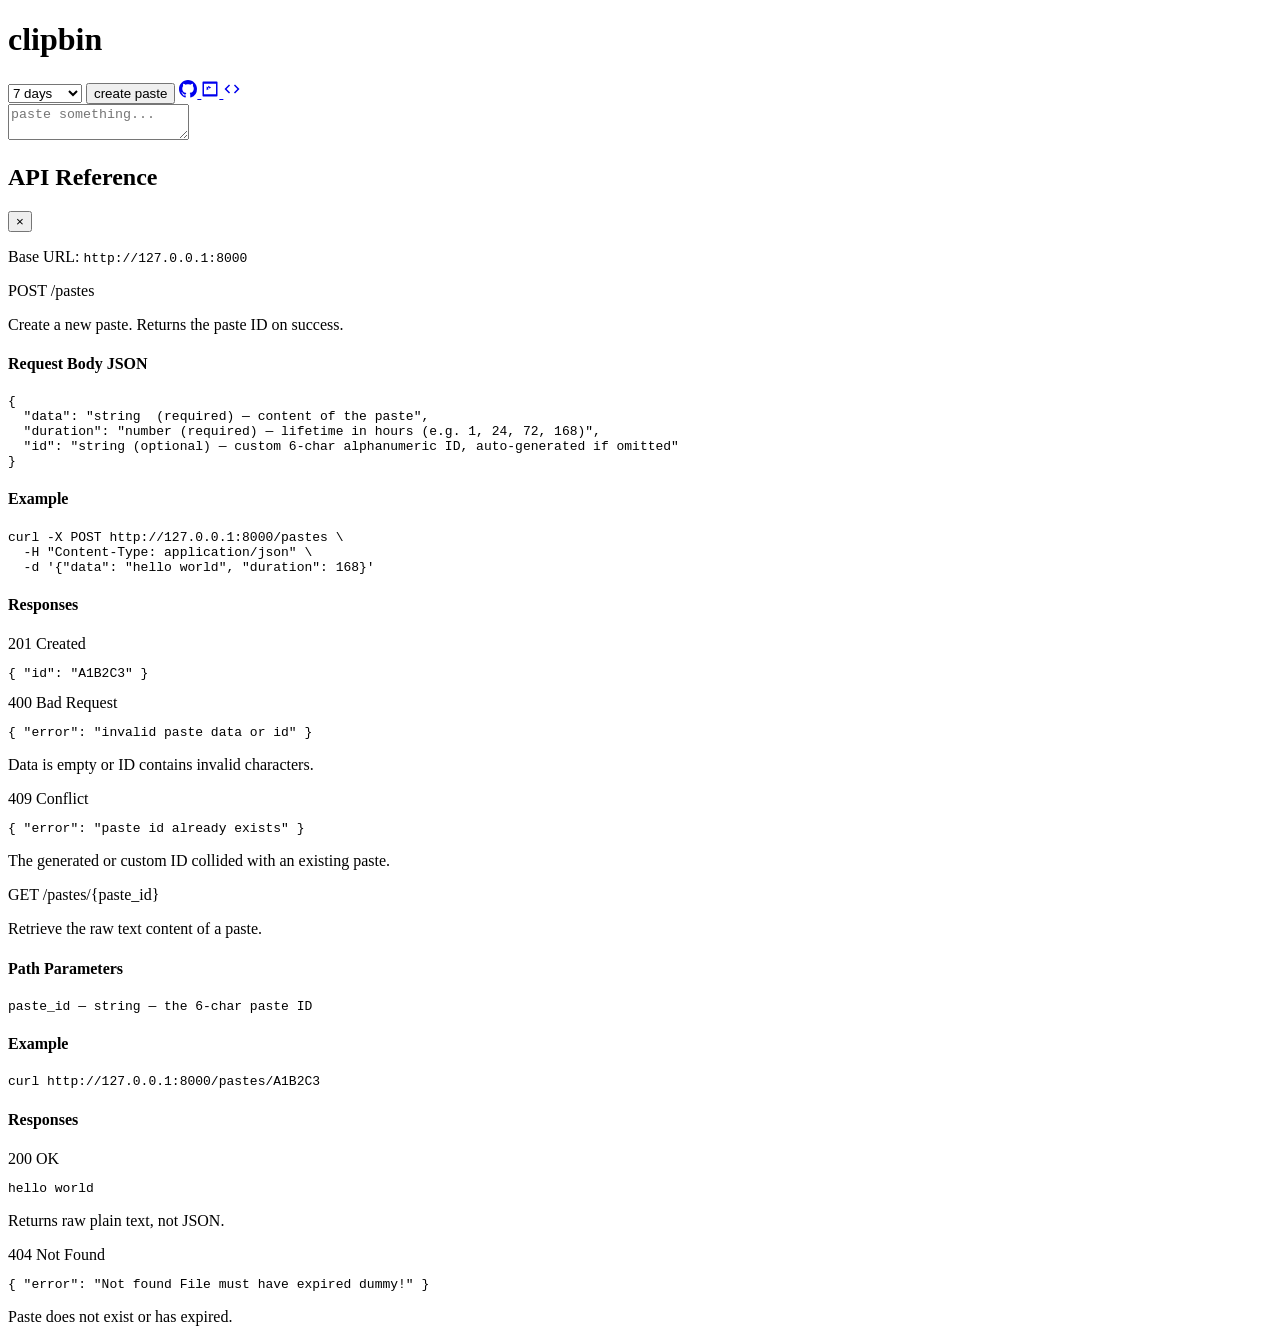
==== src/public/index.html @ d3ff5370 "feat: add browser encryption helpers" ====
<!DOCTYPE html>
<html lang="en">
  <head>
    <meta charset="UTF-8">
    <meta name="viewport" content="width=device-width, initial-scale=1.0">
    <title>clipbin</title>
    <link rel="stylesheet" href="/styles">
  </head>
  <body>
    <div id="toast"></div>
    <div class="app">
      <header>
        <h1>clipbin</h1>
        <div class="controls">
          <select id="duration">
            <option value="1">1 hour</option>
            <option value="24">24 hours</option>
            <option value="72">3 days</option>
            <option value="168" selected>7 days</option>
          </select>
          <button id="submit-data" onclick="uploadPaste()">create paste</button>
          <a href="https://github.com/SaaranshDx/clipbin" target="_blank" class="icon-btn" title="GitHub">
            <svg viewBox="0 0 24 24" width="18" height="18" fill="currentColor"><path d="M12 0C5.37 0 0 5.37 0 12c0 5.31 3.435 9.795 8.205 11.385.6.105.825-.255.825-.57 0-.285-.015-1.23-.015-2.235-3.015.555-3.795-.735-4.035-1.41-.135-.345-.72-1.41-1.23-1.695-.42-.225-1.02-.78-.015-.795.945-.015 1.62.87 1.845 1.23 1.08 1.815 2.805 1.305 3.495.99.105-.78.42-1.305.765-1.605-2.67-.3-5.46-1.335-5.46-5.925 0-1.305.465-2.385 1.23-3.225-.12-.3-.54-1.53.12-3.18 0 0 1.005-.315 3.3 1.23.96-.27 1.98-.405 3-.405s2.04.135 3 .405c2.295-1.56 3.3-1.23 3.3-1.23.66 1.65.24 2.88.12 3.18.765.84 1.23 1.905 1.23 3.225 0 4.605-2.805 5.625-5.475 5.925.435.375.81 1.095.81 2.22 0 1.605-.015 2.895-.015 3.3 0 .315.225.69.825.57A12.02 12.02 0 0 0 24 12c0-6.63-5.37-12-12-12z"/></svg>
          </a>
          <a href="#" class="icon-btn" title="CLI" onclick="comingSoon(); return false;">
            <svg viewBox="0 0 24 24" width="18" height="18" fill="currentColor"><path d="M2 3a1 1 0 0 1 1-1h18a1 1 0 0 1 1 1v18a1 1 0 0 1-1 1H3a1 1 0 0 1-1-1V3zm2 2v14h16V5H4zm3.5 3.5l4 2.5-4 2.5v-5zm2 4l4-2.5-4-2.5v5z"/></svg>
          </a>
          <a href="#" class="icon-btn" title="API" onclick="toggleApiModal(); return false;">
            <svg viewBox="0 0 24 24" width="18" height="18" fill="currentColor"><path d="M9.4 16.6L4.8 12l4.6-4.6L8 6l-6 6 6 6 1.4-1.4zm5.2 0l4.6-4.6-4.6-4.6L16 6l6 6-6 6-1.4-1.4z"/></svg>
          </a>
        </div>
      </header>
      <textarea id="data-feild" placeholder="paste something..."></textarea>
      <div class="result" id="result" hidden>
        <input type="text" id="paste-url" readonly>
        <button id="copy-btn" onclick="copyLink()" title="copy link">
          <svg viewBox="0 0 24 24" width="16" height="16" fill="currentColor"><path d="M16 1H4a1 1 0 0 0-1 1v14h2V3h12V1zm3 4H8a1 1 0 0 0-1 1v14a1 1 0 0 0 1 1h11a1 1 0 0 0 1-1V6a1 1 0 0 0-1-1zm0 16H8V7h11v14z"/></svg>
        </button>
      </div>
    </div>
    <div class="modal-overlay" id="api-modal" onclick="if(event.target===this)toggleApiModal()">
      <div class="modal">
        <div class="modal-header">
          <h2>API Reference</h2>
          <button class="modal-close" onclick="toggleApiModal()">&times;</button>
        </div>
        <div class="modal-body">
          <p class="modal-desc">Base URL: <code>http://127.0.0.1:8000</code></p>

          <div class="endpoint">
            <div class="endpoint-header">
              <span class="method post">POST</span>
              <span class="endpoint-path">/pastes</span>
            </div>
            <p class="endpoint-desc">Create a new paste. Returns the paste ID on success.</p>

            <h4>Request Body <span class="badge">JSON</span></h4>
            <pre><code>{
  "data": "string  (required) — content of the paste",
  "duration": "number (required) — lifetime in hours (e.g. 1, 24, 72, 168)",
  "id": "string (optional) — custom 6-char alphanumeric ID, auto-generated if omitted"
}</code></pre>

            <h4>Example</h4>
            <pre><code>curl -X POST http://127.0.0.1:8000/pastes \
  -H "Content-Type: application/json" \
  -d '{"data": "hello world", "duration": 168}'</code></pre>

            <h4>Responses</h4>
            <div class="response">
              <span class="status success">201 Created</span>
              <pre><code>{ "id": "A1B2C3" }</code></pre>
            </div>
            <div class="response">
              <span class="status error">400 Bad Request</span>
              <pre><code>{ "error": "invalid paste data or id" }</code></pre>
              <p class="response-note">Data is empty or ID contains invalid characters.</p>
            </div>
            <div class="response">
              <span class="status error">409 Conflict</span>
              <pre><code>{ "error": "paste id already exists" }</code></pre>
              <p class="response-note">The generated or custom ID collided with an existing paste.</p>
            </div>
          </div>

          <div class="endpoint">
            <div class="endpoint-header">
              <span class="method get">GET</span>
              <span class="endpoint-path">/pastes/{paste_id}</span>
            </div>
            <p class="endpoint-desc">Retrieve the raw text content of a paste.</p>

            <h4>Path Parameters</h4>
            <pre><code>paste_id — string — the 6-char paste ID</code></pre>

            <h4>Example</h4>
            <pre><code>curl http://127.0.0.1:8000/pastes/A1B2C3</code></pre>

            <h4>Responses</h4>
            <div class="response">
              <span class="status success">200 OK</span>
              <pre><code>hello world</code></pre>
              <p class="response-note">Returns raw plain text, not JSON.</p>
            </div>
            <div class="response">
              <span class="status error">404 Not Found</span>
              <pre><code>{ "error": "Not found File must have expired dummy!" }</code></pre>
              <p class="response-note">Paste does not exist or has expired.</p>
            </div>
          </div>
        </div>
      </div>
    </div>
    <script src="/crypto"></script>
    <script src="/index"></script>
  </body>
</html>
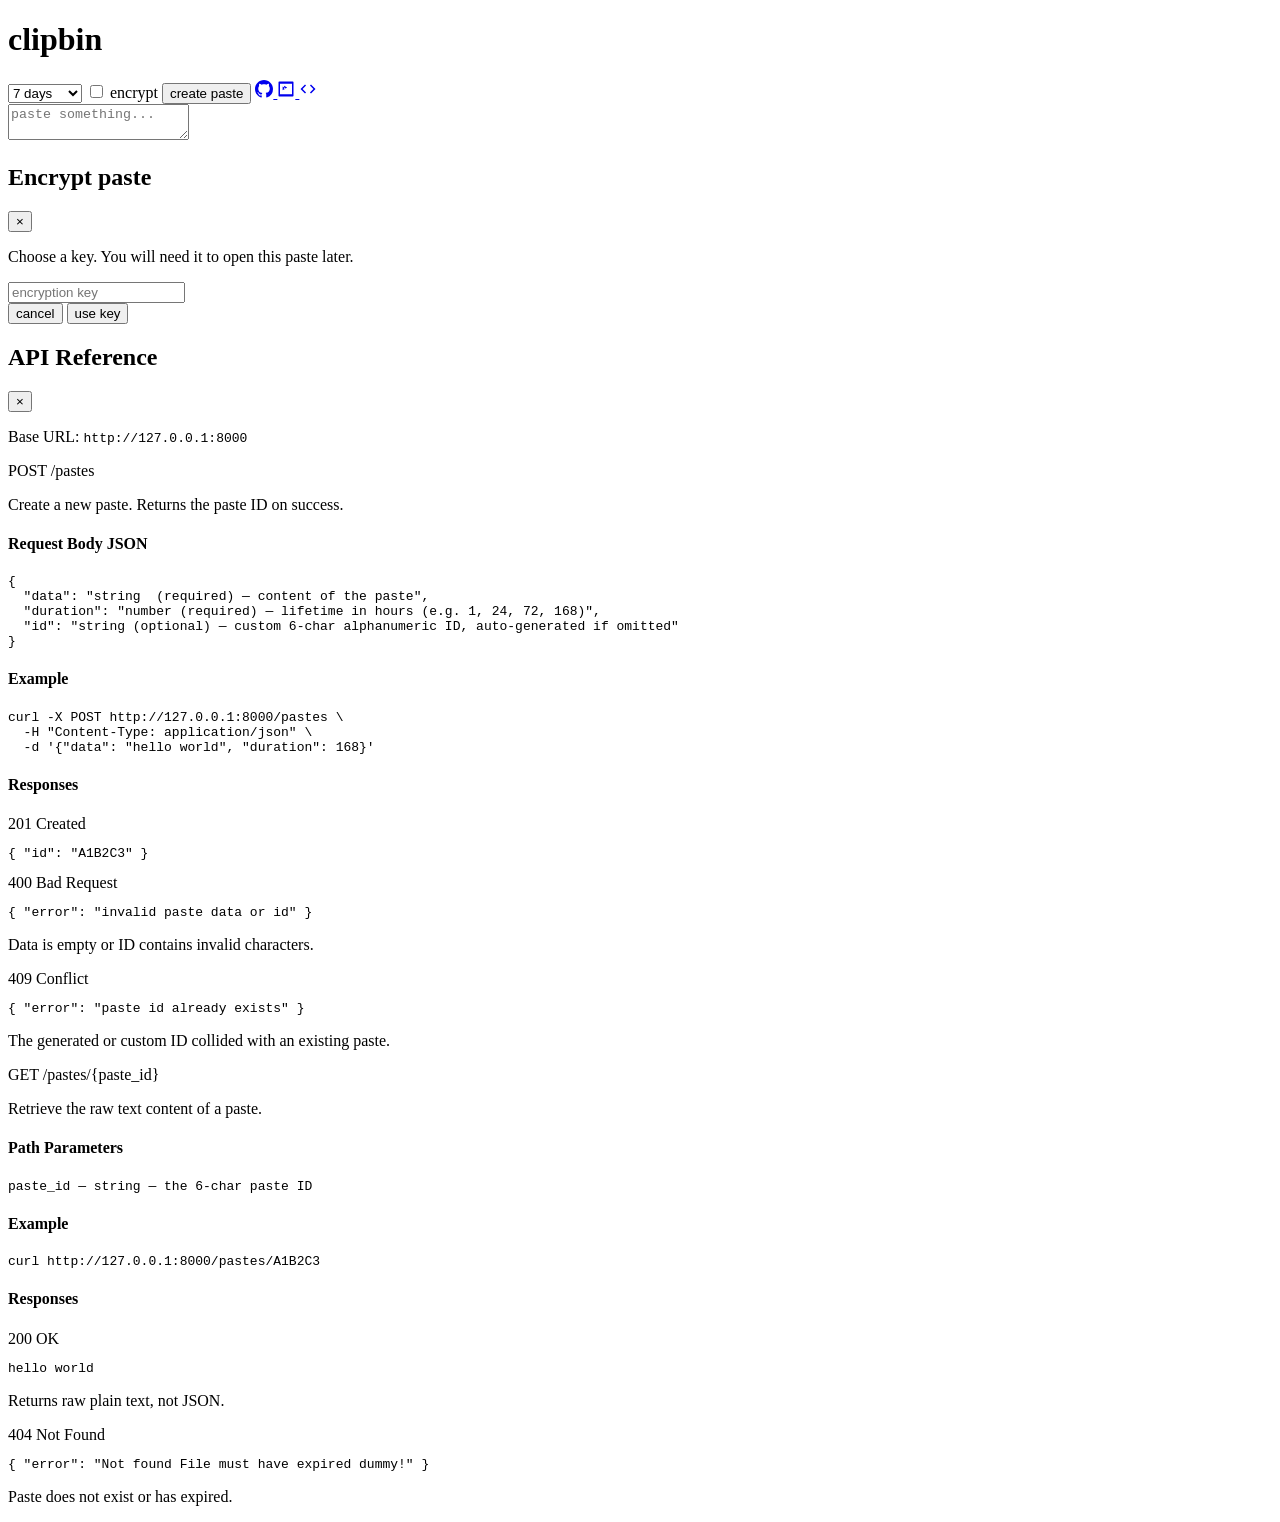
==== commit 0753a3f5: "feat: make encryption optional with key modals" ====
--- a/src/public/index.html
+++ b/src/public/index.html
@@ -18,6 +18,10 @@
             <option value="72">3 days</option>
             <option value="168" selected>7 days</option>
           </select>
+          <label class="toggle-control">
+            <input id="encryption-toggle" type="checkbox" onchange="toggleEncryption(this)">
+            <span>encrypt</span>
+          </label>
           <button id="submit-data" onclick="uploadPaste()">create paste</button>
           <a href="https://github.com/SaaranshDx/clipbin" target="_blank" class="icon-btn" title="GitHub">
             <svg viewBox="0 0 24 24" width="18" height="18" fill="currentColor"><path d="M12 0C5.37 0 0 5.37 0 12c0 5.31 3.435 9.795 8.205 11.385.6.105.825-.255.825-.57 0-.285-.015-1.23-.015-2.235-3.015.555-3.795-.735-4.035-1.41-.135-.345-.72-1.41-1.23-1.695-.42-.225-1.02-.78-.015-.795.945-.015 1.62.87 1.845 1.23 1.08 1.815 2.805 1.305 3.495.99.105-.78.42-1.305.765-1.605-2.67-.3-5.46-1.335-5.46-5.925 0-1.305.465-2.385 1.23-3.225-.12-.3-.54-1.53.12-3.18 0 0 1.005-.315 3.3 1.23.96-.27 1.98-.405 3-.405s2.04.135 3 .405c2.295-1.56 3.3-1.23 3.3-1.23.66 1.65.24 2.88.12 3.18.765.84 1.23 1.905 1.23 3.225 0 4.605-2.805 5.625-5.475 5.925.435.375.81 1.095.81 2.22 0 1.605-.015 2.895-.015 3.3 0 .315.225.69.825.57A12.02 12.02 0 0 0 24 12c0-6.63-5.37-12-12-12z"/></svg>
@@ -36,6 +40,22 @@
         <button id="copy-btn" onclick="copyLink()" title="copy link">
           <svg viewBox="0 0 24 24" width="16" height="16" fill="currentColor"><path d="M16 1H4a1 1 0 0 0-1 1v14h2V3h12V1zm3 4H8a1 1 0 0 0-1 1v14a1 1 0 0 0 1 1h11a1 1 0 0 0 1-1V6a1 1 0 0 0-1-1zm0 16H8V7h11v14z"/></svg>
         </button>
+      </div>
+    </div>
+    <div class="modal-overlay" id="encryption-modal" onclick="if(event.target===this)cancelEncryption()">
+      <div class="modal key-modal">
+        <div class="modal-header">
+          <h2>Encrypt paste</h2>
+          <button class="modal-close" onclick="cancelEncryption()">&times;</button>
+        </div>
+        <div class="modal-body">
+          <p class="modal-desc">Choose a key. You will need it to open this paste later.</p>
+          <input id="encryption-key" class="modal-input" type="password" placeholder="encryption key" autocomplete="new-password">
+          <div class="modal-actions">
+            <button class="button-secondary" onclick="cancelEncryption()">cancel</button>
+            <button onclick="confirmEncryption()">use key</button>
+          </div>
+        </div>
       </div>
     </div>
     <div class="modal-overlay" id="api-modal" onclick="if(event.target===this)toggleApiModal()">
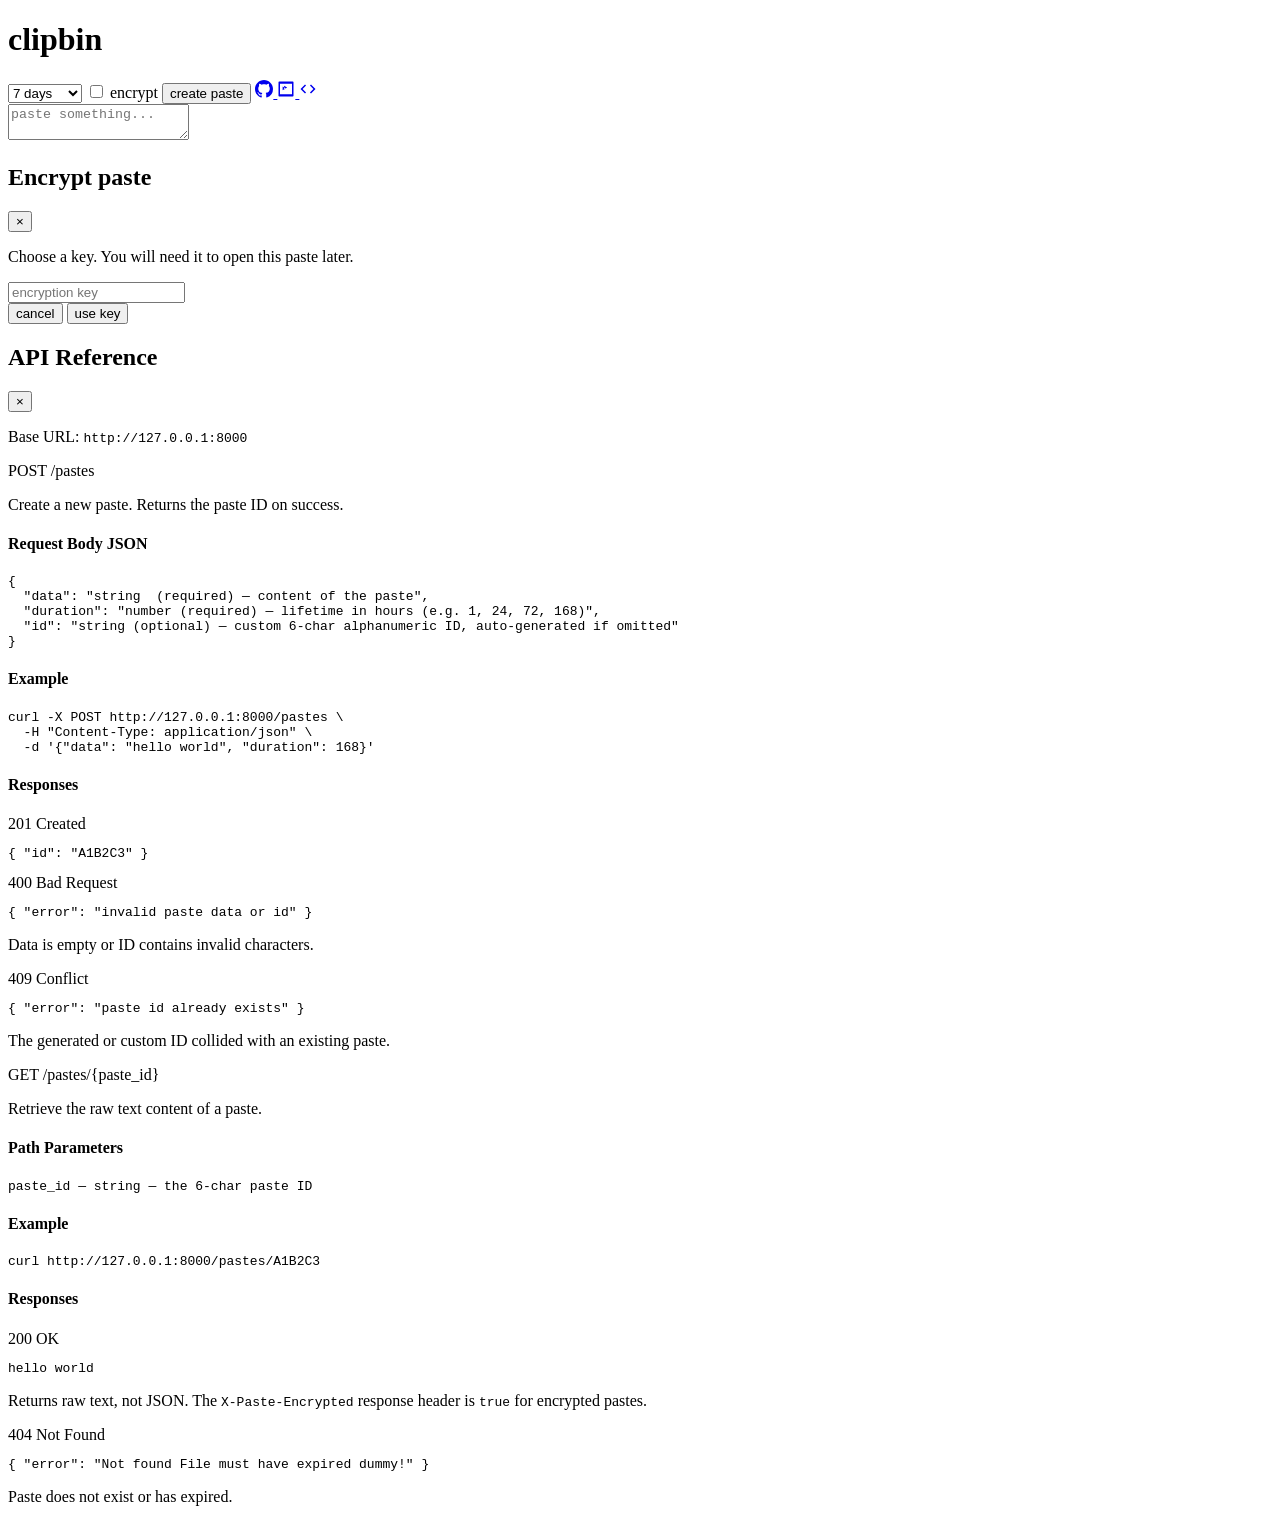
==== commit 5536bad2: "feat: expose paste encryption status" ====
--- a/src/public/index.html
+++ b/src/public/index.html
@@ -120,7 +120,7 @@
             <div class="response">
               <span class="status success">200 OK</span>
               <pre><code>hello world</code></pre>
-              <p class="response-note">Returns raw plain text, not JSON.</p>
+              <p class="response-note">Returns raw text, not JSON. The <code>X-Paste-Encrypted</code> response header is <code>true</code> for encrypted pastes.</p>
             </div>
             <div class="response">
               <span class="status error">404 Not Found</span>
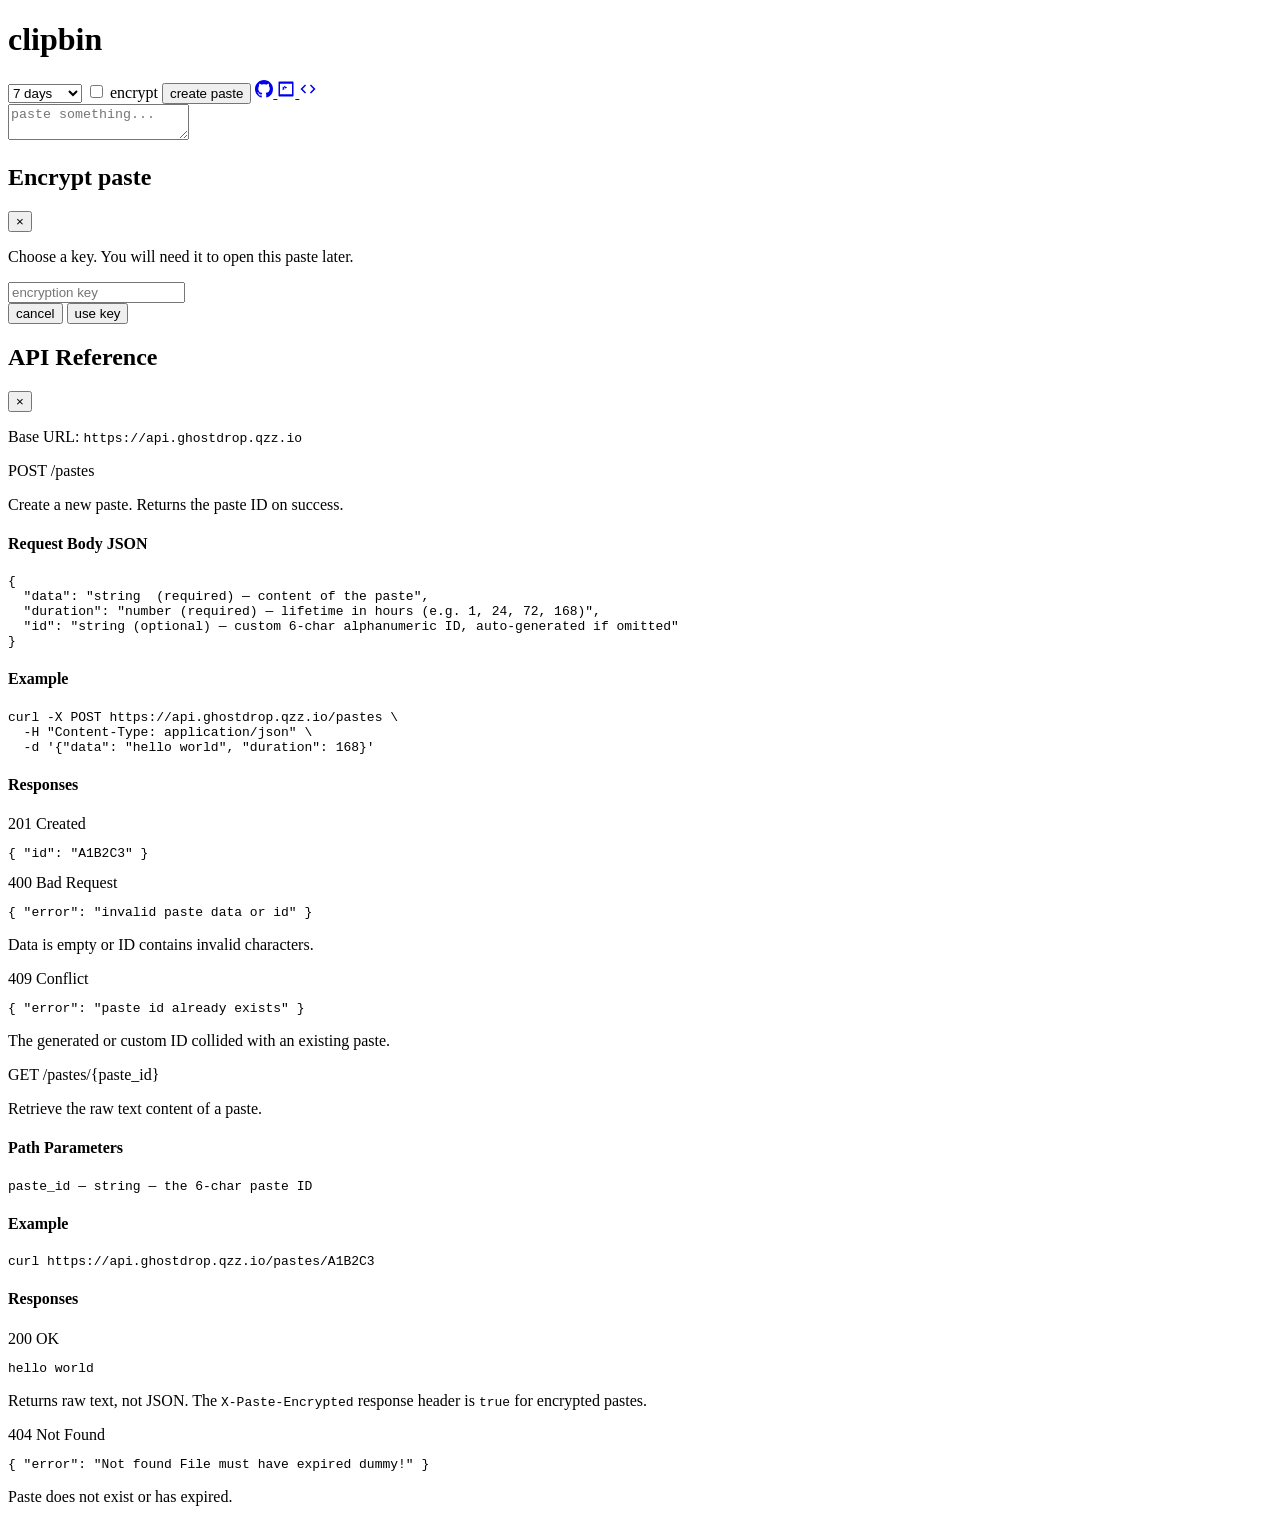
==== commit ae8055e6: "docs: update API base URL" ====
--- a/src/public/index.html
+++ b/src/public/index.html
@@ -65,7 +65,7 @@
           <button class="modal-close" onclick="toggleApiModal()">&times;</button>
         </div>
         <div class="modal-body">
-          <p class="modal-desc">Base URL: <code>http://127.0.0.1:8000</code></p>
+          <p class="modal-desc">Base URL: <code>https://api.ghostdrop.qzz.io</code></p>
 
           <div class="endpoint">
             <div class="endpoint-header">
@@ -82,7 +82,7 @@
 }</code></pre>
 
             <h4>Example</h4>
-            <pre><code>curl -X POST http://127.0.0.1:8000/pastes \
+            <pre><code>curl -X POST https://api.ghostdrop.qzz.io/pastes \
   -H "Content-Type: application/json" \
   -d '{"data": "hello world", "duration": 168}'</code></pre>
 
@@ -114,7 +114,7 @@
             <pre><code>paste_id — string — the 6-char paste ID</code></pre>
 
             <h4>Example</h4>
-            <pre><code>curl http://127.0.0.1:8000/pastes/A1B2C3</code></pre>
+            <pre><code>curl https://api.ghostdrop.qzz.io/pastes/A1B2C3</code></pre>
 
             <h4>Responses</h4>
             <div class="response">
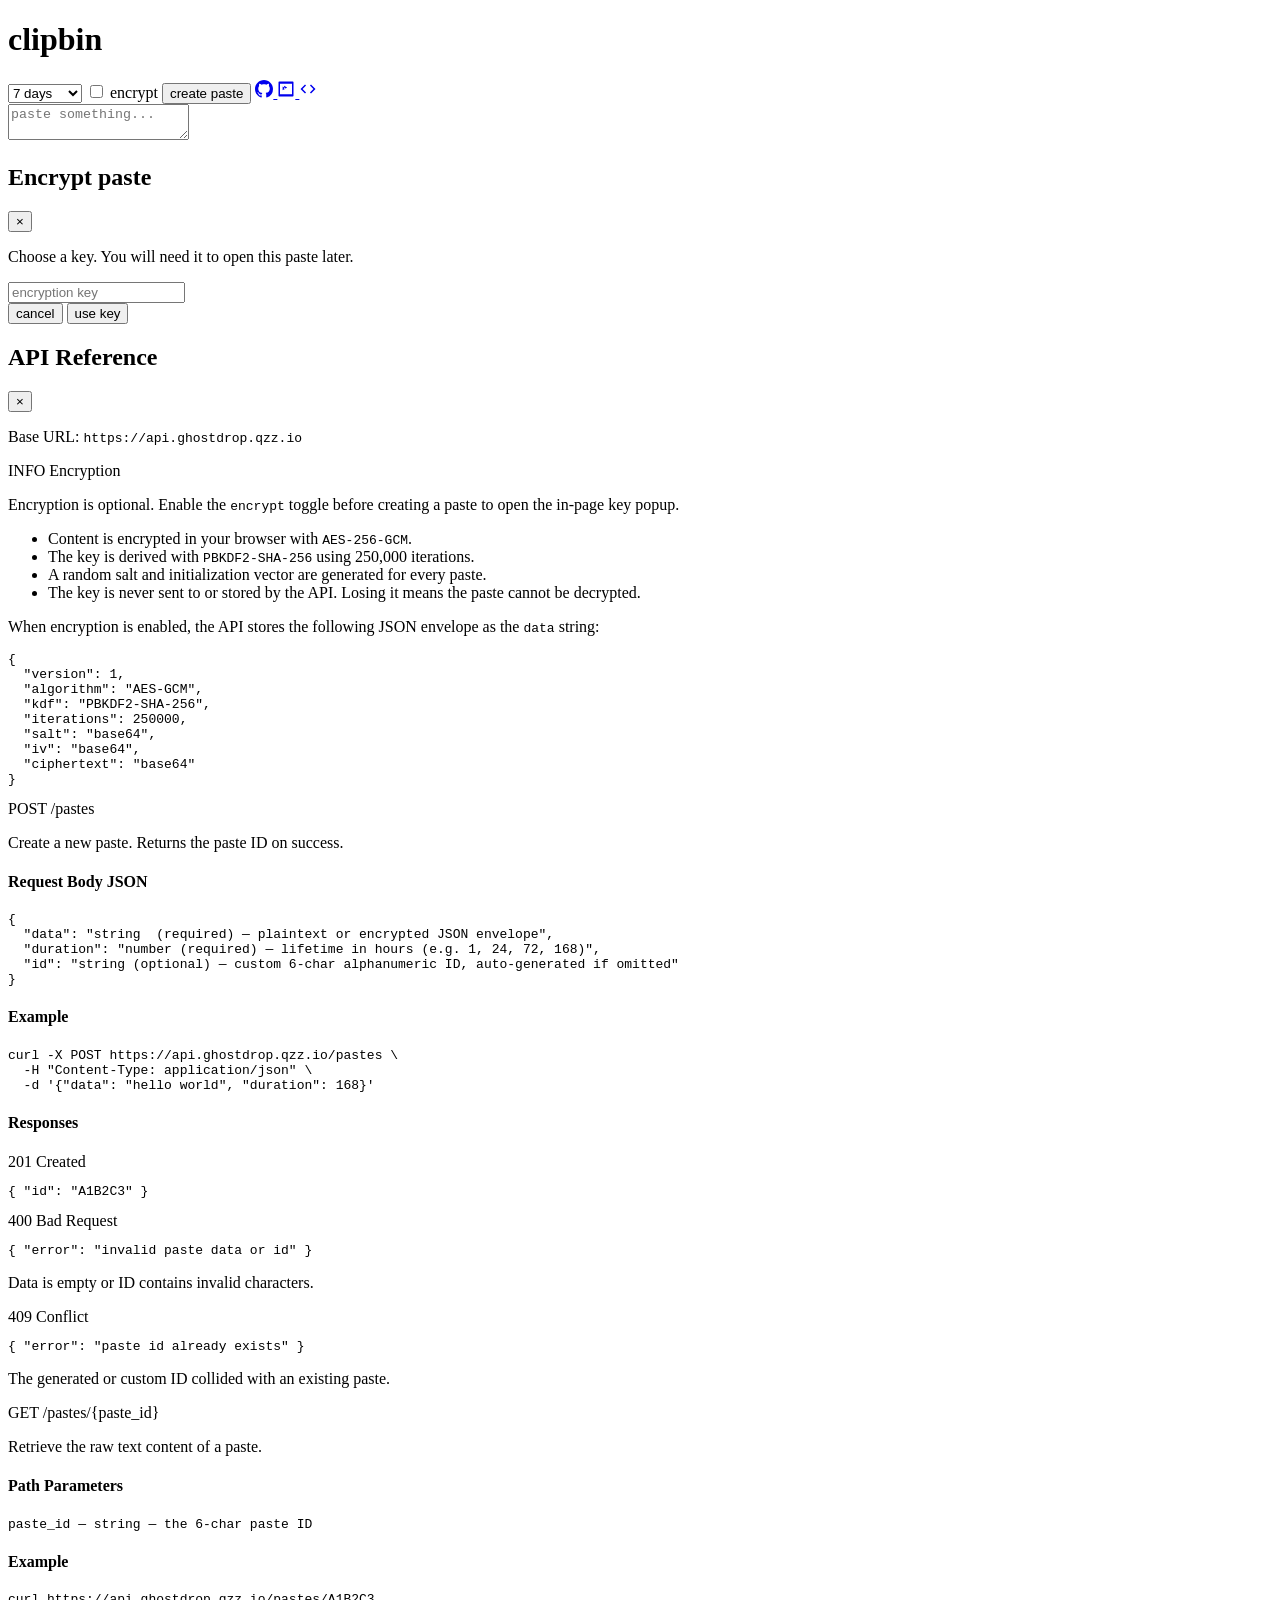
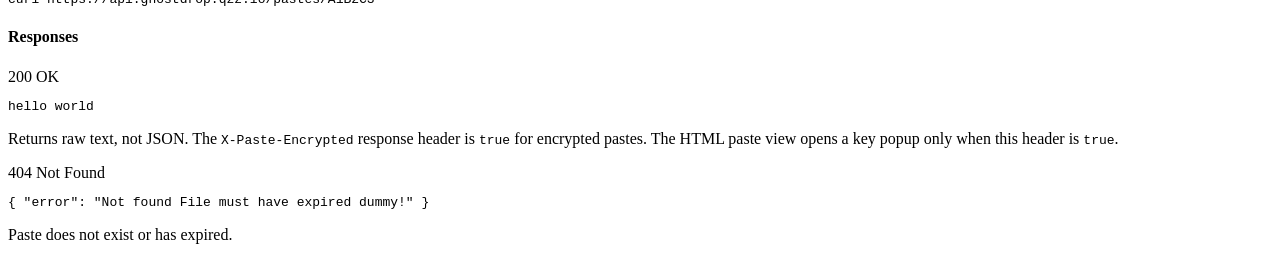
==== commit c6788749: "docs: document optional paste encryption" ====
--- a/src/public/index.html
+++ b/src/public/index.html
@@ -69,6 +69,30 @@
 
           <div class="endpoint">
             <div class="endpoint-header">
+              <span class="method get">INFO</span>
+              <span class="endpoint-path">Encryption</span>
+            </div>
+            <p class="endpoint-desc">Encryption is optional. Enable the <code>encrypt</code> toggle before creating a paste to open the in-page key popup.</p>
+            <ul class="encryption-list">
+              <li>Content is encrypted in your browser with <code>AES-256-GCM</code>.</li>
+              <li>The key is derived with <code>PBKDF2-SHA-256</code> using 250,000 iterations.</li>
+              <li>A random salt and initialization vector are generated for every paste.</li>
+              <li>The key is never sent to or stored by the API. Losing it means the paste cannot be decrypted.</li>
+            </ul>
+            <p class="response-note">When encryption is enabled, the API stores the following JSON envelope as the <code>data</code> string:</p>
+            <pre><code>{
+  "version": 1,
+  "algorithm": "AES-GCM",
+  "kdf": "PBKDF2-SHA-256",
+  "iterations": 250000,
+  "salt": "base64",
+  "iv": "base64",
+  "ciphertext": "base64"
+}</code></pre>
+          </div>
+
+          <div class="endpoint">
+            <div class="endpoint-header">
               <span class="method post">POST</span>
               <span class="endpoint-path">/pastes</span>
             </div>
@@ -76,7 +100,7 @@
 
             <h4>Request Body <span class="badge">JSON</span></h4>
             <pre><code>{
-  "data": "string  (required) — content of the paste",
+  "data": "string  (required) — plaintext or encrypted JSON envelope",
   "duration": "number (required) — lifetime in hours (e.g. 1, 24, 72, 168)",
   "id": "string (optional) — custom 6-char alphanumeric ID, auto-generated if omitted"
 }</code></pre>
@@ -120,7 +144,7 @@
             <div class="response">
               <span class="status success">200 OK</span>
               <pre><code>hello world</code></pre>
-              <p class="response-note">Returns raw text, not JSON. The <code>X-Paste-Encrypted</code> response header is <code>true</code> for encrypted pastes.</p>
+              <p class="response-note">Returns raw text, not JSON. The <code>X-Paste-Encrypted</code> response header is <code>true</code> for encrypted pastes. The HTML paste view opens a key popup only when this header is <code>true</code>.</p>
             </div>
             <div class="response">
               <span class="status error">404 Not Found</span>
